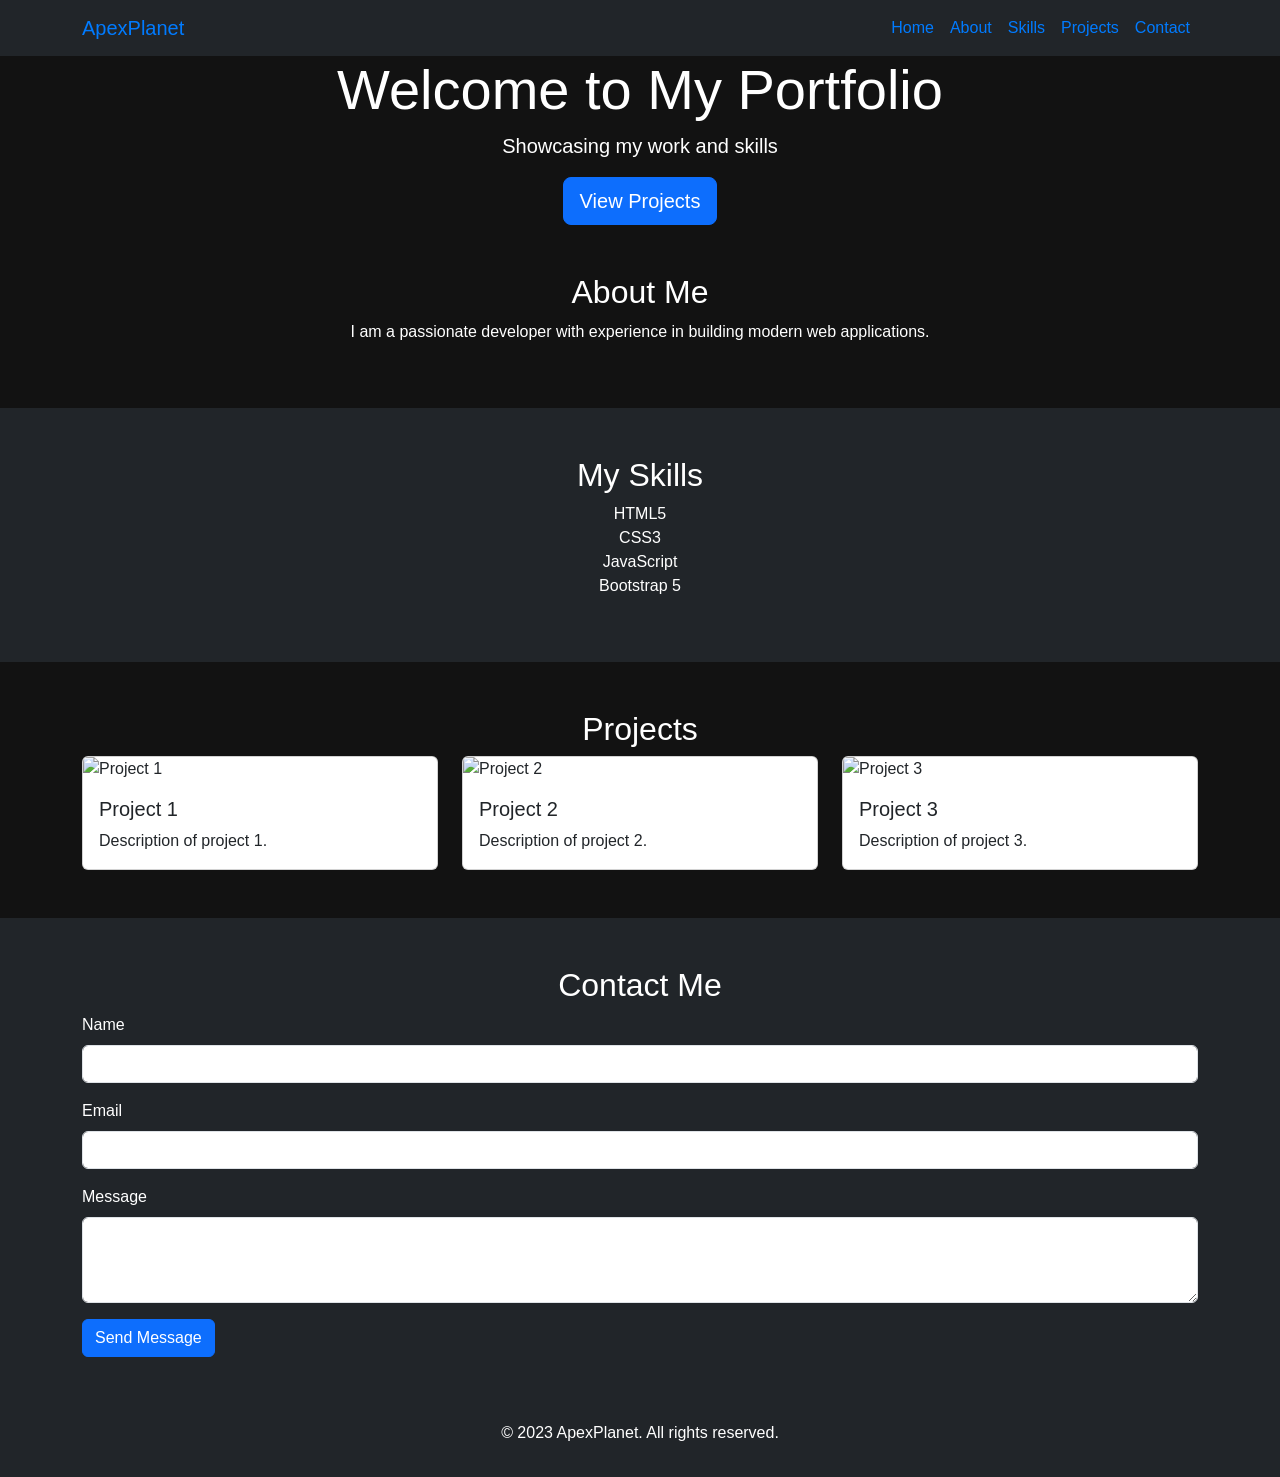
==== index.html @ 490e49ca "Created Task 2 portfolio structure" ====
<!DOCTYPE html>
<html lang="en">
<head>
    <meta charset="UTF-8">
    <meta name="viewport" content="width=device-width, initial-scale=1.0">
    <title>ApexPlanet Portfolio</title>
    <link href="https://cdn.jsdelivr.net/npm/bootstrap@5.3.0-alpha1/dist/css/bootstrap.min.css" rel="stylesheet">
    <link rel="stylesheet" href="style.css">
</head>
<body>
    <nav class="navbar navbar-expand-lg navbar-dark bg-dark">
        <div class="container">
            <a class="navbar-brand" href="#">ApexPlanet</a>
            <button class="navbar-toggler" type="button" data-bs-toggle="collapse" data-bs-target="#navbarNav" aria-controls="navbarNav" aria-expanded="false" aria-label="Toggle navigation">
                <span class="navbar-toggler-icon"></span>
            </button>
            <div class="collapse navbar-collapse" id="navbarNav">
                <ul class="navbar-nav ms-auto">
                    <li class="nav-item">
                        <a class="nav-link" href="#hero">Home</a>
                    </li>
                    <li class="nav-item">
                        <a class="nav-link" href="#about">About</a>
                    </li>
                    <li class="nav-item">
                        <a class="nav-link" href="#skills">Skills</a>
                    </li>
                    <li class="nav-item">
                        <a class="nav-link" href="#projects">Projects</a>
                    </li>
                    <li class="nav-item">
                        <a class="nav-link" href="#contact">Contact</a>
                    </li>
                </ul>
            </div>
        </div>
    </nav>

    <header id="hero" class="hero-section text-center text-white d-flex align-items-center">
        <div class="container">
            <h1 class="display-4">Welcome to My Portfolio</h1>
            <p class="lead">Showcasing my work and skills</p>
            <a href="#projects" class="btn btn-primary btn-lg">View Projects</a>
        </div>
    </header>

    <section id="about" class="about-section py-5">
        <div class="container">
            <h2 class="text-center">About Me</h2>
            <p class="text-center">I am a passionate developer with experience in building modern web applications.</p>
        </div>
    </section>

    <section id="skills" class="skills-section py-5 bg-dark text-white">
        <div class="container">
            <h2 class="text-center">My Skills</h2>
            <ul class="list-unstyled text-center">
                <li>HTML5</li>
                <li>CSS3</li>
                <li>JavaScript</li>
                <li>Bootstrap 5</li>
            </ul>
        </div>
    </section>

    <section id="projects" class="projects-section py-5">
        <div class="container">
            <h2 class="text-center">Projects</h2>
            <div class="row">
                <div class="col-md-4">
                    <div class="card">
                        <img src="images/project1.jpg" class="card-img-top" alt="Project 1">
                        <div class="card-body">
                            <h5 class="card-title">Project 1</h5>
                            <p class="card-text">Description of project 1.</p>
                        </div>
                    </div>
                </div>
                <div class="col-md-4">
                    <div class="card">
                        <img src="images/project2.jpg" class="card-img-top" alt="Project 2">
                        <div class="card-body">
                            <h5 class="card-title">Project 2</h5>
                            <p class="card-text">Description of project 2.</p>
                        </div>
                    </div>
                </div>
                <div class="col-md-4">
                    <div class="card">
                        <img src="images/project3.jpg" class="card-img-top" alt="Project 3">
                        <div class="card-body">
                            <h5 class="card-title">Project 3</h5>
                            <p class="card-text">Description of project 3.</p>
                        </div>
                    </div>
                </div>
            </div>
        </div>
    </section>

    <section id="contact" class="contact-section py-5 bg-dark text-white">
        <div class="container">
            <h2 class="text-center">Contact Me</h2>
            <form>
                <div class="mb-3">
                    <label for="name" class="form-label">Name</label>
                    <input type="text" class="form-control" id="name" required>
                </div>
                <div class="mb-3">
                    <label for="email" class="form-label">Email</label>
                    <input type="email" class="form-control" id="email" required>
                </div>
                <div class="mb-3">
                    <label for="message" class="form-label">Message</label>
                    <textarea class="form-control" id="message" rows="3" required></textarea>
                </div>
                <button type="submit" class="btn btn-primary">Send Message</button>
            </form>
        </div>
    </section>

    <footer class="bg-dark text-white text-center py-3">
        <p>&copy; 2023 ApexPlanet. All rights reserved.</p>
    </footer>

    <script src="https://cdn.jsdelivr.net/npm/bootstrap@5.3.0-alpha1/dist/js/bootstrap.bundle.min.js"></script>
    <script src="script.js"></script>
</body>
</html>
---- style.css ----
body {
    background-color: #121212;
    color: #ffffff;
    font-family: 'Arial', sans-serif;
    scroll-behavior: smooth;
}

.navbar {
    background-color: #1e1e1e;
}

.navbar-brand, .navbar-nav .nav-link {
    color: #007bff !important;
}

.navbar-nav .nav-link:hover {
    color: #0056b3 !important;
}

.hero {
    background: url('../images/hero-bg.jpg') no-repeat center center/cover;
    height: 100vh;
    display: flex;
    align-items: center;
    justify-content: center;
    text-align: center;
}

.hero h1 {
    font-size: 3rem;
    animation: fadeIn 1s ease-in-out;
}

.about, .skills, .projects, .contact {
    padding: 60px 0;
}

.section-title {
    text-align: center;
    margin-bottom: 40px;
}

.skills .skill {
    margin: 20px 0;
}

.project-card {
    transition: transform 0.3s;
}

.project-card:hover {
    transform: scale(1.05);
}

footer {
    background-color: #1e1e1e;
    padding: 20px 0;
    text-align: center;
}

@keyframes fadeIn {
    from {
        opacity: 0;
    }
    to {
        opacity: 1;
    }
}
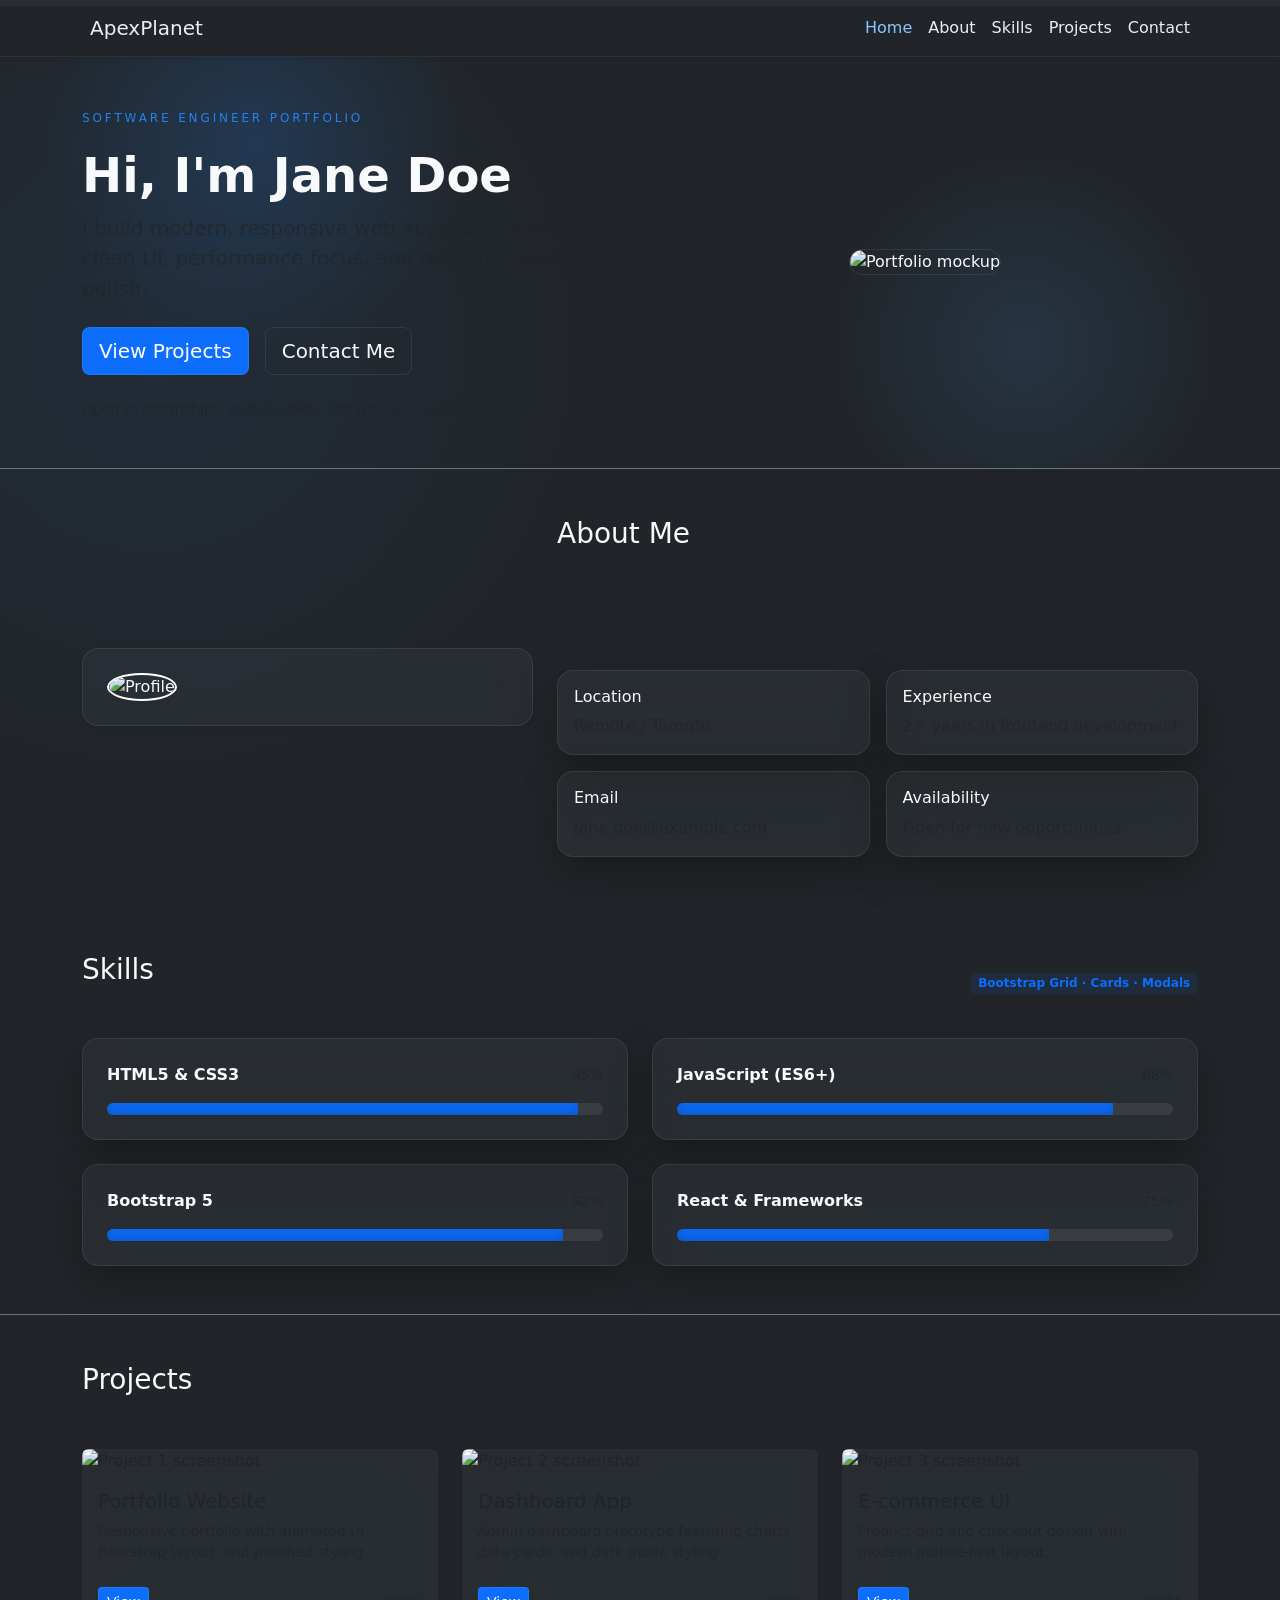
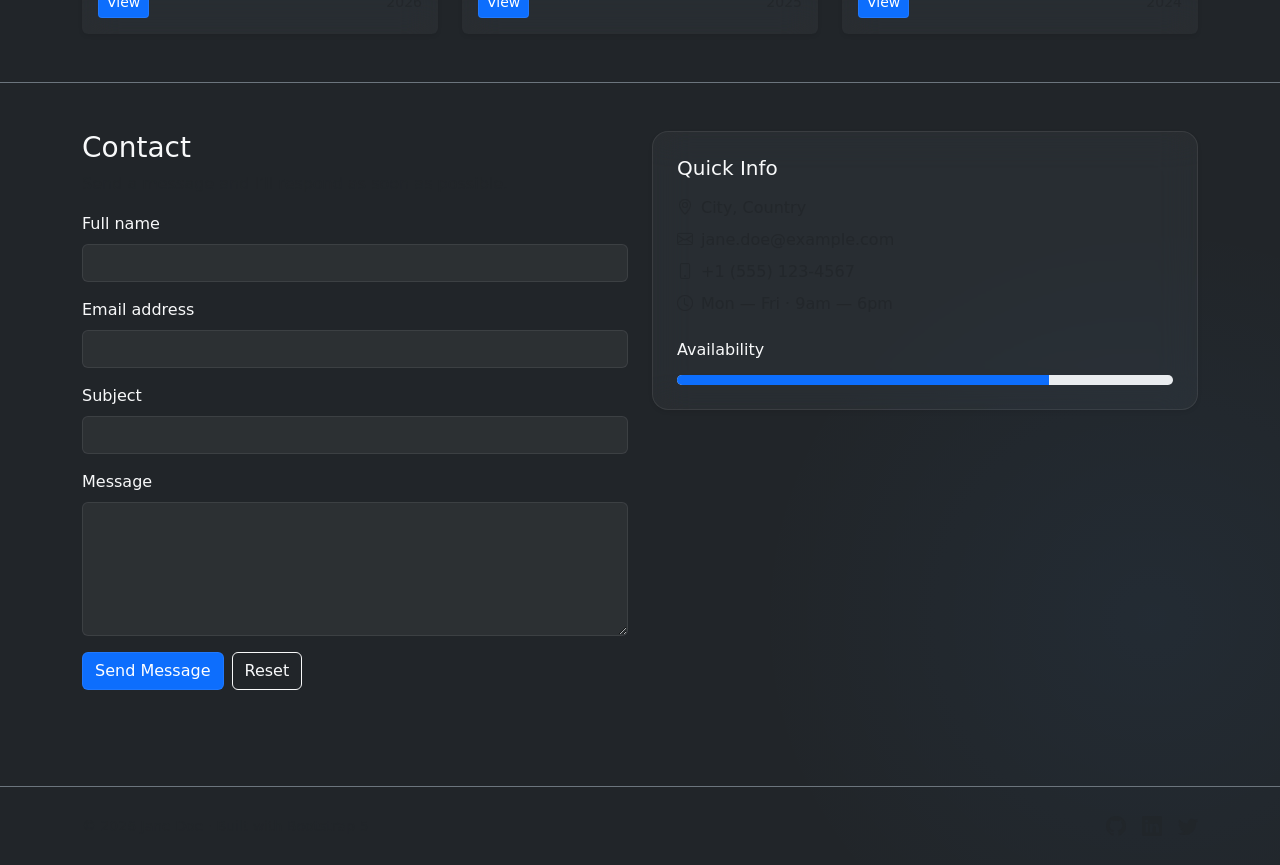
==== commit 18e027d2: "Created Task 2 portfolio structure" ====
--- a/index.html
+++ b/index.html
@@ -1,129 +1,380 @@
 <!DOCTYPE html>
 <html lang="en">
 <head>
-    <meta charset="UTF-8">
-    <meta name="viewport" content="width=device-width, initial-scale=1.0">
-    <title>ApexPlanet Portfolio</title>
-    <link href="https://cdn.jsdelivr.net/npm/bootstrap@5.3.0-alpha1/dist/css/bootstrap.min.css" rel="stylesheet">
-    <link rel="stylesheet" href="style.css">
+  <meta charset="UTF-8" />
+  <meta name="viewport" content="width=device-width, initial-scale=1.0" />
+  <title>ApexPlanet | Professional Portfolio</title>
+
+  <link href="https://cdn.jsdelivr.net/npm/bootstrap@5.3.3/dist/css/bootstrap.min.css" rel="stylesheet" integrity="sha384-8n8mljMxnsdNRcJ/NeDk9iOM0NJL8x9wV8rcc+K9P9r+koaTML5+pUoRhW11BxqC" crossorigin="anonymous" />
+  <link href="https://cdn.jsdelivr.net/npm/bootstrap-icons@1.11.3/font/bootstrap-icons.css" rel="stylesheet" />
+  <link rel="stylesheet" href="style.css" />
 </head>
-<body>
-    <nav class="navbar navbar-expand-lg navbar-dark bg-dark">
-        <div class="container">
-            <a class="navbar-brand" href="#">ApexPlanet</a>
-            <button class="navbar-toggler" type="button" data-bs-toggle="collapse" data-bs-target="#navbarNav" aria-controls="navbarNav" aria-expanded="false" aria-label="Toggle navigation">
-                <span class="navbar-toggler-icon"></span>
-            </button>
-            <div class="collapse navbar-collapse" id="navbarNav">
-                <ul class="navbar-nav ms-auto">
-                    <li class="nav-item">
-                        <a class="nav-link" href="#hero">Home</a>
-                    </li>
-                    <li class="nav-item">
-                        <a class="nav-link" href="#about">About</a>
-                    </li>
-                    <li class="nav-item">
-                        <a class="nav-link" href="#skills">Skills</a>
-                    </li>
-                    <li class="nav-item">
-                        <a class="nav-link" href="#projects">Projects</a>
-                    </li>
-                    <li class="nav-item">
-                        <a class="nav-link" href="#contact">Contact</a>
-                    </li>
-                </ul>
-            </div>
-        </div>
+<body class="bg-dark text-light">
+  <div id="scrollProgress" aria-hidden="true"><div id="progressBar"></div></div>
+
+  <header class="sticky-top">
+    <nav class="navbar navbar-expand-lg navbar-dark bg-dark shadow-sm">
+      <div class="container">
+        <a class="navbar-brand d-flex align-items-center" href="#home">
+          <span class="brand-dot me-2"></span>
+          ApexPlanet
+        </a>
+        <button class="navbar-toggler" type="button" data-bs-toggle="collapse" data-bs-target="#navbarNav" aria-controls="navbarNav" aria-expanded="false" aria-label="Toggle navigation">
+          <span class="navbar-toggler-icon"></span>
+        </button>
+
+        <div class="collapse navbar-collapse" id="navbarNav">
+          <ul class="navbar-nav ms-auto align-items-lg-center">
+            <li class="nav-item"><a class="nav-link active" href="#home">Home</a></li>
+            <li class="nav-item"><a class="nav-link" href="#about">About</a></li>
+            <li class="nav-item"><a class="nav-link" href="#skills">Skills</a></li>
+            <li class="nav-item"><a class="nav-link" href="#projects">Projects</a></li>
+            <li class="nav-item"><a class="nav-link" href="#contact">Contact</a></li>
+          </ul>
+        </div>
+      </div>
     </nav>
-
-    <header id="hero" class="hero-section text-center text-white d-flex align-items-center">
-        <div class="container">
-            <h1 class="display-4">Welcome to My Portfolio</h1>
-            <p class="lead">Showcasing my work and skills</p>
-            <a href="#projects" class="btn btn-primary btn-lg">View Projects</a>
-        </div>
-    </header>
-
-    <section id="about" class="about-section py-5">
-        <div class="container">
-            <h2 class="text-center">About Me</h2>
-            <p class="text-center">I am a passionate developer with experience in building modern web applications.</p>
-        </div>
-    </section>
-
-    <section id="skills" class="skills-section py-5 bg-dark text-white">
-        <div class="container">
-            <h2 class="text-center">My Skills</h2>
-            <ul class="list-unstyled text-center">
-                <li>HTML5</li>
-                <li>CSS3</li>
-                <li>JavaScript</li>
-                <li>Bootstrap 5</li>
-            </ul>
-        </div>
-    </section>
-
-    <section id="projects" class="projects-section py-5">
-        <div class="container">
-            <h2 class="text-center">Projects</h2>
-            <div class="row">
-                <div class="col-md-4">
-                    <div class="card">
-                        <img src="images/project1.jpg" class="card-img-top" alt="Project 1">
-                        <div class="card-body">
-                            <h5 class="card-title">Project 1</h5>
-                            <p class="card-text">Description of project 1.</p>
-                        </div>
-                    </div>
-                </div>
-                <div class="col-md-4">
-                    <div class="card">
-                        <img src="images/project2.jpg" class="card-img-top" alt="Project 2">
-                        <div class="card-body">
-                            <h5 class="card-title">Project 2</h5>
-                            <p class="card-text">Description of project 2.</p>
-                        </div>
-                    </div>
-                </div>
-                <div class="col-md-4">
-                    <div class="card">
-                        <img src="images/project3.jpg" class="card-img-top" alt="Project 3">
-                        <div class="card-body">
-                            <h5 class="card-title">Project 3</h5>
-                            <p class="card-text">Description of project 3.</p>
-                        </div>
-                    </div>
-                </div>
-            </div>
-        </div>
-    </section>
-
-    <section id="contact" class="contact-section py-5 bg-dark text-white">
-        <div class="container">
-            <h2 class="text-center">Contact Me</h2>
-            <form>
-                <div class="mb-3">
-                    <label for="name" class="form-label">Name</label>
-                    <input type="text" class="form-control" id="name" required>
-                </div>
-                <div class="mb-3">
-                    <label for="email" class="form-label">Email</label>
-                    <input type="email" class="form-control" id="email" required>
-                </div>
-                <div class="mb-3">
-                    <label for="message" class="form-label">Message</label>
-                    <textarea class="form-control" id="message" rows="3" required></textarea>
-                </div>
-                <button type="submit" class="btn btn-primary">Send Message</button>
+  </header>
+
+  <main>
+    <section id="home" class="hero-section py-5 d-flex align-items-center">
+      <div class="container">
+        <div class="row align-items-center gy-4">
+          <div class="col-lg-6">
+            <p class="eyebrow">Software Engineer Portfolio</p>
+            <h1 class="display-5 fw-bold reveal">Hi, I'm Jane Doe</h1>
+            <p class="lead text-muted mb-4 reveal delay-1">I build modern, responsive web applications with clean UI, performance focus, and recruiter-ready polish.</p>
+            <div class="d-flex flex-wrap gap-3 reveal delay-2">
+              <a href="#projects" class="btn btn-primary btn-lg animated-btn">View Projects</a>
+              <a href="#contact" class="btn btn-outline-light btn-lg animated-btn">Contact Me</a>
+            </div>
+            <div class="mt-4 text-muted small reveal delay-3">Open to internships, remote roles, and freelance collaborations.</div>
+          </div>
+          <div class="col-lg-6 text-center">
+            <div class="hero-visual reveal delay-2 float-item">
+              <img src="images/hero-mockup.png" alt="Portfolio mockup" class="img-fluid rounded-4 shadow-xl" />
+            </div>
+          </div>
+        </div>
+      </div>
+    </section>
+
+    <section id="about" class="py-5 border-top border-secondary">
+      <div class="container">
+        <div class="row align-items-center gy-4">
+          <div class="col-md-5 text-center text-md-start reveal">
+            <div class="glass-panel p-4 rounded-4 shadow-sm">
+              <img src="images/profile.jpg" alt="Profile" class="rounded-circle img-fluid border border-white border-2 shadow-sm" width="210" />
+            </div>
+          </div>
+          <div class="col-md-7 reveal delay-1">
+            <h2 class="h3">About Me</h2>
+            <p class="text-muted">I’m a frontend developer focused on building elegant, user-friendly digital experiences using HTML5, CSS3, JavaScript, and Bootstrap 5. I enjoy transforming concepts into polished products that look great and feel intuitive.</p>
+            <div class="row g-3 mt-4">
+              <div class="col-sm-6">
+                <div class="info-card glass-panel p-3 rounded-4">
+                  <h6 class="mb-2">Location</h6>
+                  <p class="mb-0 text-muted">Remote / Toronto</p>
+                </div>
+              </div>
+              <div class="col-sm-6">
+                <div class="info-card glass-panel p-3 rounded-4">
+                  <h6 class="mb-2">Experience</h6>
+                  <p class="mb-0 text-muted">2+ years in frontend development</p>
+                </div>
+              </div>
+              <div class="col-sm-6">
+                <div class="info-card glass-panel p-3 rounded-4">
+                  <h6 class="mb-2">Email</h6>
+                  <p class="mb-0 text-muted">jane.doe@example.com</p>
+                </div>
+              </div>
+              <div class="col-sm-6">
+                <div class="info-card glass-panel p-3 rounded-4">
+                  <h6 class="mb-2">Availability</h6>
+                  <p class="mb-0 text-muted">Open for new opportunities</p>
+                </div>
+              </div>
+            </div>
+          </div>
+        </div>
+      </div>
+    </section>
+
+    <section id="skills" class="py-5">
+      <div class="container">
+        <div class="d-flex flex-column flex-md-row justify-content-between align-items-start align-items-md-center mb-4 reveal">
+          <div>
+            <h2 class="h3 mb-1">Skills</h2>
+            <p class="text-muted mb-0">Technical strengths I use to deliver polished web apps.</p>
+          </div>
+          <span class="badge bg-primary bg-opacity-10 text-primary">Bootstrap Grid · Cards · Modals</span>
+        </div>
+
+        <div class="row g-4">
+          <div class="col-md-6">
+            <div class="skill-card glass-panel p-4 rounded-4 reveal delay-1">
+              <div class="d-flex justify-content-between align-items-center mb-3">
+                <span class="fw-semibold">HTML5 & CSS3</span>
+                <span class="text-muted small">95%</span>
+              </div>
+              <div class="progress skill-progress" data-percent="95"><div class="progress-bar bg-primary" role="progressbar" style="width:0%"></div></div>
+            </div>
+          </div>
+          <div class="col-md-6">
+            <div class="skill-card glass-panel p-4 rounded-4 reveal delay-1">
+              <div class="d-flex justify-content-between align-items-center mb-3">
+                <span class="fw-semibold">JavaScript (ES6+)</span>
+                <span class="text-muted small">88%</span>
+              </div>
+              <div class="progress skill-progress" data-percent="88"><div class="progress-bar bg-primary" role="progressbar" style="width:0%"></div></div>
+            </div>
+          </div>
+          <div class="col-md-6">
+            <div class="skill-card glass-panel p-4 rounded-4 reveal delay-2">
+              <div class="d-flex justify-content-between align-items-center mb-3">
+                <span class="fw-semibold">Bootstrap 5</span>
+                <span class="text-muted small">92%</span>
+              </div>
+              <div class="progress skill-progress" data-percent="92"><div class="progress-bar bg-primary" role="progressbar" style="width:0%"></div></div>
+            </div>
+          </div>
+          <div class="col-md-6">
+            <div class="skill-card glass-panel p-4 rounded-4 reveal delay-2">
+              <div class="d-flex justify-content-between align-items-center mb-3">
+                <span class="fw-semibold">React & Frameworks</span>
+                <span class="text-muted small">75%</span>
+              </div>
+              <div class="progress skill-progress" data-percent="75"><div class="progress-bar bg-primary" role="progressbar" style="width:0%"></div></div>
+            </div>
+          </div>
+        </div>
+      </div>
+    </section>
+
+    <section id="projects" class="py-5 border-top border-secondary">
+      <div class="container">
+        <div class="d-flex flex-column flex-md-row justify-content-between align-items-start align-items-md-center mb-4 reveal">
+          <div>
+            <h2 class="h3 mb-1">Projects</h2>
+            <p class="text-muted mb-0">Featured work built with modern frontend patterns.</p>
+          </div>
+          <div class="text-muted small">Click cards for live previews and details</div>
+        </div>
+
+        <div class="row g-4">
+          <div class="col-md-6 col-lg-4">
+            <article class="card project-card h-100 glass-card border-0 shadow-sm reveal">
+              <img src="images/project1.jpg" class="card-img-top rounded-top" alt="Project 1 screenshot" />
+              <div class="card-body">
+                <h5 class="card-title">Portfolio Website</h5>
+                <p class="card-text text-muted small">Responsive portfolio with animated UI, Bootstrap layout, and polished styling.</p>
+                <div class="d-flex justify-content-between align-items-center mt-4">
+                  <button class="btn btn-sm btn-primary animated-btn" data-bs-toggle="modal" data-bs-target="#project1Modal">View</button>
+                  <span class="text-muted small">2026</span>
+                </div>
+              </div>
+            </article>
+          </div>
+
+          <div class="col-md-6 col-lg-4">
+            <article class="card project-card h-100 glass-card border-0 shadow-sm reveal delay-1">
+              <img src="images/project2.jpg" class="card-img-top rounded-top" alt="Project 2 screenshot" />
+              <div class="card-body">
+                <h5 class="card-title">Dashboard App</h5>
+                <p class="card-text text-muted small">Admin dashboard prototype featuring charts, data cards, and dark mode styling.</p>
+                <div class="d-flex justify-content-between align-items-center mt-4">
+                  <button class="btn btn-sm btn-primary animated-btn" data-bs-toggle="modal" data-bs-target="#project2Modal">View</button>
+                  <span class="text-muted small">2025</span>
+                </div>
+              </div>
+            </article>
+          </div>
+
+          <div class="col-md-6 col-lg-4">
+            <article class="card project-card h-100 glass-card border-0 shadow-sm reveal delay-2">
+              <img src="images/project3.jpg" class="card-img-top rounded-top" alt="Project 3 screenshot" />
+              <div class="card-body">
+                <h5 class="card-title">E-commerce UI</h5>
+                <p class="card-text text-muted small">Product-grid and checkout design with modern mobile-first layout.</p>
+                <div class="d-flex justify-content-between align-items-center mt-4">
+                  <button class="btn btn-sm btn-primary animated-btn" data-bs-toggle="modal" data-bs-target="#project3Modal">View</button>
+                  <span class="text-muted small">2024</span>
+                </div>
+              </div>
+            </article>
+          </div>
+        </div>
+      </div>
+
+      <div class="modal fade" id="project1Modal" tabindex="-1" aria-labelledby="project1Label" aria-hidden="true">
+        <div class="modal-dialog modal-xl modal-dialog-centered">
+          <div class="modal-content bg-dark text-light border-0 rounded-4 shadow-lg">
+            <div class="modal-header border-0">
+              <h5 class="modal-title" id="project1Label">Portfolio Website</h5>
+              <button type="button" class="btn-close btn-close-white" data-bs-dismiss="modal" aria-label="Close"></button>
+            </div>
+            <div class="modal-body">
+              <div id="carouselProject1" class="carousel slide" data-bs-ride="carousel">
+                <div class="carousel-inner rounded-4 overflow-hidden">
+                  <div class="carousel-item active">
+                    <img src="images/project1.jpg" class="d-block w-100" alt="Portfolio screenshot" />
+                  </div>
+                  <div class="carousel-item">
+                    <img src="images/project1-2.jpg" class="d-block w-100" alt="Portfolio screenshot" />
+                  </div>
+                </div>
+                <button class="carousel-control-prev" type="button" data-bs-target="#carouselProject1" data-bs-slide="prev">
+                  <span class="carousel-control-prev-icon" aria-hidden="true"></span>
+                  <span class="visually-hidden">Previous</span>
+                </button>
+                <button class="carousel-control-next" type="button" data-bs-target="#carouselProject1" data-bs-slide="next">
+                  <span class="carousel-control-next-icon" aria-hidden="true"></span>
+                  <span class="visually-hidden">Next</span>
+                </button>
+              </div>
+            </div>
+            <div class="modal-footer border-0">
+              <a href="#" class="btn btn-primary">Open Live</a>
+              <button type="button" class="btn btn-outline-light" data-bs-dismiss="modal">Close</button>
+            </div>
+          </div>
+        </div>
+      </div>
+
+      <div class="modal fade" id="project2Modal" tabindex="-1" aria-labelledby="project2Label" aria-hidden="true">
+        <div class="modal-dialog modal-xl modal-dialog-centered">
+          <div class="modal-content bg-dark text-light border-0 rounded-4 shadow-lg">
+            <div class="modal-header border-0">
+              <h5 class="modal-title" id="project2Label">Dashboard App</h5>
+              <button type="button" class="btn-close btn-close-white" data-bs-dismiss="modal" aria-label="Close"></button>
+            </div>
+            <div class="modal-body">
+              <div id="carouselProject2" class="carousel slide" data-bs-ride="carousel">
+                <div class="carousel-inner rounded-4 overflow-hidden">
+                  <div class="carousel-item active">
+                    <img src="images/project2.jpg" class="d-block w-100" alt="Dashboard screenshot" />
+                  </div>
+                  <div class="carousel-item">
+                    <img src="images/project2-2.jpg" class="d-block w-100" alt="Dashboard screenshot" />
+                  </div>
+                </div>
+                <button class="carousel-control-prev" type="button" data-bs-target="#carouselProject2" data-bs-slide="prev">
+                  <span class="carousel-control-prev-icon" aria-hidden="true"></span>
+                </button>
+                <button class="carousel-control-next" type="button" data-bs-target="#carouselProject2" data-bs-slide="next">
+                  <span class="carousel-control-next-icon" aria-hidden="true"></span>
+                </button>
+              </div>
+            </div>
+            <div class="modal-footer border-0">
+              <a href="#" class="btn btn-primary">View Repo</a>
+              <button type="button" class="btn btn-outline-light" data-bs-dismiss="modal">Close</button>
+            </div>
+          </div>
+        </div>
+      </div>
+
+      <div class="modal fade" id="project3Modal" tabindex="-1" aria-labelledby="project3Label" aria-hidden="true">
+        <div class="modal-dialog modal-xl modal-dialog-centered">
+          <div class="modal-content bg-dark text-light border-0 rounded-4 shadow-lg">
+            <div class="modal-header border-0">
+              <h5 class="modal-title" id="project3Label">E-commerce UI</h5>
+              <button type="button" class="btn-close btn-close-white" data-bs-dismiss="modal" aria-label="Close"></button>
+            </div>
+            <div class="modal-body">
+              <div id="carouselProject3" class="carousel slide" data-bs-ride="carousel">
+                <div class="carousel-inner rounded-4 overflow-hidden">
+                  <div class="carousel-item active">
+                    <img src="images/project3.jpg" class="d-block w-100" alt="E-commerce screenshot" />
+                  </div>
+                  <div class="carousel-item">
+                    <img src="images/project3-2.jpg" class="d-block w-100" alt="E-commerce screenshot" />
+                  </div>
+                </div>
+                <button class="carousel-control-prev" type="button" data-bs-target="#carouselProject3" data-bs-slide="prev">
+                  <span class="carousel-control-prev-icon" aria-hidden="true"></span>
+                </button>
+                <button class="carousel-control-next" type="button" data-bs-target="#carouselProject3" data-bs-slide="next">
+                  <span class="carousel-control-next-icon" aria-hidden="true"></span>
+                </button>
+              </div>
+            </div>
+            <div class="modal-footer border-0">
+              <a href="#" class="btn btn-primary">Live Demo</a>
+              <button type="button" class="btn btn-outline-light" data-bs-dismiss="modal">Close</button>
+            </div>
+          </div>
+        </div>
+      </div>
+    </section>
+
+    <section id="contact" class="py-5 border-top border-secondary">
+      <div class="container">
+        <div class="row g-4">
+          <div class="col-lg-6 reveal">
+            <h2 class="h3">Contact</h2>
+            <p class="text-muted">Send a message and I’ll respond as soon as possible.</p>
+            <div id="formAlert" class="alert d-none" role="alert"></div>
+            <form id="contactForm" class="needs-validation" novalidate>
+              <div class="mb-3">
+                <label for="name" class="form-label">Full name</label>
+                <input type="text" class="form-control form-control-dark" id="name" required />
+                <div class="invalid-feedback">Please provide your name.</div>
+              </div>
+              <div class="mb-3">
+                <label for="email" class="form-label">Email address</label>
+                <input type="email" class="form-control form-control-dark" id="email" required />
+                <div class="invalid-feedback">Please enter a valid email.</div>
+              </div>
+              <div class="mb-3">
+                <label for="subject" class="form-label">Subject</label>
+                <input type="text" class="form-control form-control-dark" id="subject" required />
+                <div class="invalid-feedback">Subject is required.</div>
+              </div>
+              <div class="mb-3">
+                <label for="message" class="form-label">Message</label>
+                <textarea class="form-control form-control-dark" id="message" rows="5" required></textarea>
+                <div class="invalid-feedback">Please leave a message.</div>
+              </div>
+              <div class="d-flex flex-wrap gap-2">
+                <button type="submit" class="btn btn-primary animated-btn">Send Message</button>
+                <button type="reset" class="btn btn-outline-light">Reset</button>
+              </div>
             </form>
-        </div>
-    </section>
-
-    <footer class="bg-dark text-white text-center py-3">
-        <p>&copy; 2023 ApexPlanet. All rights reserved.</p>
-    </footer>
-
-    <script src="https://cdn.jsdelivr.net/npm/bootstrap@5.3.0-alpha1/dist/js/bootstrap.bundle.min.js"></script>
-    <script src="script.js"></script>
+          </div>
+          <div class="col-lg-6 reveal delay-1">
+            <div class="glass-panel p-4 rounded-4 shadow-sm">
+              <h3 class="h5">Quick Info</h3>
+              <ul class="list-unstyled text-muted mt-3">
+                <li class="mb-2"><i class="bi bi-geo-alt me-2"></i>City, Country</li>
+                <li class="mb-2"><i class="bi bi-envelope me-2"></i>jane.doe@example.com</li>
+                <li class="mb-2"><i class="bi bi-phone me-2"></i>+1 (555) 123-4567</li>
+                <li class="mb-2"><i class="bi bi-clock me-2"></i>Mon — Fri · 9am — 6pm</li>
+              </ul>
+              <div class="mt-4">
+                <h4 class="h6 mb-3">Availability</h4>
+                <div class="progress" style="height:10px;"><div class="progress-bar bg-primary" role="progressbar" style="width:75%" aria-valuenow="75" aria-valuemin="0" aria-valuemax="100"></div></div>
+              </div>
+            </div>
+          </div>
+        </div>
+      </div>
+    </section>
+  </main>
+
+  <footer class="py-4 border-top border-secondary mt-5">
+    <div class="container d-flex flex-column flex-md-row justify-content-between align-items-center">
+      <p class="mb-2 mb-md-0 text-muted small">© 2026 Jane Doe · Built with Bootstrap 5</p>
+      <div class="d-flex gap-3">
+        <a href="#" class="text-muted"><i class="bi bi-github fs-5"></i></a>
+        <a href="#" class="text-muted"><i class="bi bi-linkedin fs-5"></i></a>
+        <a href="#" class="text-muted"><i class="bi bi-twitter fs-5"></i></a>
+      </div>
+    </div>
+  </footer>
+
+  <script src="https://cdn.jsdelivr.net/npm/bootstrap@5.3.3/dist/js/bootstrap.bundle.min.js" integrity="sha384-ENjdO4Dr2bkBIFxQpeoK18m1NQ5+31N6c3q3up0K8Y5QnN3G5p+E5oz9BS+ZgTnh" crossorigin="anonymous"></script>
+  <script src="script.js"></script>
 </body>
 </html>
--- a/style.css
+++ b/style.css
@@ -1,68 +1,259 @@
+:root {
+  --bg: #0b0f14;
+  --surface: rgba(255, 255, 255, 0.05);
+  --surface-strong: rgba(255, 255, 255, 0.08);
+  --muted: #9aa6b2;
+  --text: #e6eef6;
+  --accent: #2680eb;
+  --accent-soft: rgba(38, 128, 235, 0.16);
+  --border: rgba(255, 255, 255, 0.08);
+}
+
+* {
+  box-sizing: border-box;
+}
+
+html {
+  scroll-behavior: smooth;
+}
+
 body {
-    background-color: #121212;
-    color: #ffffff;
-    font-family: 'Arial', sans-serif;
-    scroll-behavior: smooth;
+  margin: 0;
+  min-height: 100%;
+  background: radial-gradient(circle at 12% 14%, rgba(38, 128, 235, 0.08), transparent 18%),
+    radial-gradient(circle at 90% 90%, rgba(74, 163, 255, 0.05), transparent 16%),
+    var(--bg);
+  color: var(--text);
+  font-family: Inter, system-ui, -apple-system, BlinkMacSystemFont, "Segoe UI", sans-serif;
+  -webkit-font-smoothing: antialiased;
+  -moz-osx-font-smoothing: grayscale;
+}
+
+a {
+  text-decoration: none;
+}
+
+button,
+input,
+textarea {
+  font: inherit;
+}
+
+#scrollProgress {
+  position: fixed;
+  inset: 0 0 auto 0;
+  height: 6px;
+  z-index: 1100;
+  background: rgba(255, 255, 255, 0.04);
+}
+
+#progressBar {
+  width: 0%;
+  height: 100%;
+  background: linear-gradient(90deg, var(--accent), #6fb3ff);
+  box-shadow: 0 6px 20px rgba(38, 128, 235, 0.18);
 }
 
 .navbar {
-    background-color: #1e1e1e;
-}
-
-.navbar-brand, .navbar-nav .nav-link {
-    color: #007bff !important;
-}
-
-.navbar-nav .nav-link:hover {
-    color: #0056b3 !important;
-}
-
-.hero {
-    background: url('../images/hero-bg.jpg') no-repeat center center/cover;
-    height: 100vh;
-    display: flex;
-    align-items: center;
-    justify-content: center;
-    text-align: center;
-}
-
-.hero h1 {
-    font-size: 3rem;
-    animation: fadeIn 1s ease-in-out;
-}
-
-.about, .skills, .projects, .contact {
-    padding: 60px 0;
-}
-
-.section-title {
-    text-align: center;
-    margin-bottom: 40px;
-}
-
-.skills .skill {
-    margin: 20px 0;
+  background: rgba(10, 14, 20, 0.92);
+  backdrop-filter: blur(14px);
+  border-bottom: 1px solid rgba(255, 255, 255, 0.06);
+}
+
+.navbar-brand,
+.navbar-nav .nav-link {
+  color: var(--text) !important;
+}
+
+.navbar-nav .nav-link:hover,
+.navbar-nav .nav-link.active {
+  color: #8cc5ff !important;
+}
+
+.hero-section {
+  padding-top: 5rem;
+  padding-bottom: 5rem;
+  position: relative;
+}
+
+.hero-section::before {
+  content: "";
+  position: absolute;
+  inset: 0;
+  background: radial-gradient(circle at 20% 20%, rgba(38, 128, 235, 0.18), transparent 20%),
+    radial-gradient(circle at 80% 70%, rgba(74, 163, 255, 0.12), transparent 18%);
+  pointer-events: none;
+}
+
+.hero-section .eyebrow {
+  display: inline-flex;
+  align-items: center;
+  gap: 0.5rem;
+  color: var(--accent);
+  text-transform: uppercase;
+  letter-spacing: 0.24em;
+  font-size: 0.75rem;
+  margin-bottom: 1.25rem;
+}
+
+.hero-visual {
+  max-width: 520px;
+  margin: 0 auto;
+  position: relative;
+}
+
+.hero-visual img {
+  width: 100%;
+  border-radius: 2rem;
+  border: 1px solid rgba(255, 255, 255, 0.08);
+}
+
+.glass-panel,
+.glass-card,
+.info-card,
+.skill-card {
+  background: rgba(255, 255, 255, 0.04);
+  backdrop-filter: blur(18px) saturate(120%);
+  -webkit-backdrop-filter: blur(18px) saturate(120%);
+  border: 1px solid rgba(255, 255, 255, 0.08);
+  box-shadow: 0 16px 40px rgba(0, 0, 0, 0.28);
+}
+
+.glass-card,
+.skill-card,
+.info-card {
+  transition: transform 0.35s ease, box-shadow 0.35s ease, border-color 0.35s ease;
+}
+
+.glass-card:hover,
+.skill-card:hover,
+.info-card:hover {
+  transform: translateY(-8px);
+  box-shadow: 0 24px 70px rgba(0, 0, 0, 0.35);
+  border-color: rgba(38, 128, 235, 0.18);
+}
+
+.animated-btn {
+  position: relative;
+  overflow: hidden;
+  border: 1px solid rgba(255, 255, 255, 0.08);
+  transition: transform 0.25s ease, box-shadow 0.25s ease;
+}
+
+.animated-btn::after {
+  content: "";
+  position: absolute;
+  inset: 0;
+  background: linear-gradient(90deg, rgba(255, 255, 255, 0.08), rgba(255, 255, 255, 0));
+  transform: translateX(-100%);
+  transition: transform 0.5s ease;
+}
+
+.animated-btn:hover {
+  transform: translateY(-2px);
+  box-shadow: 0 14px 30px rgba(38, 128, 235, 0.18);
+}
+
+.animated-btn:hover::after {
+  transform: translateX(0);
 }
 
 .project-card {
-    transition: transform 0.3s;
-}
-
-.project-card:hover {
-    transform: scale(1.05);
+  overflow: hidden;
+}
+
+.project-card img {
+  transition: transform 0.6s ease, filter 0.6s ease;
+}
+
+.project-card:hover img {
+  transform: scale(1.05) translateY(-4px);
+  filter: brightness(0.98) saturate(1.03);
+}
+
+.skill-progress {
+  height: 12px;
+  border-radius: 999px;
+  overflow: hidden;
+  background: rgba(255, 255, 255, 0.08);
+}
+
+.skill-progress .progress-bar {
+  width: 0;
+  transition: width 1.2s ease;
+  box-shadow: inset 0 -5px 12px rgba(0, 0, 0, 0.18);
+}
+
+.float-item {
+  animation: floatY 6s ease-in-out infinite;
+}
+
+@keyframes floatY {
+  0%,
+  100% {
+    transform: translateY(0);
+  }
+  50% {
+    transform: translateY(-10px);
+  }
+}
+
+.reveal {
+  opacity: 0;
+  transform: translateY(25px);
+  transition: opacity 0.75s ease, transform 0.75s ease;
+}
+
+.reveal.visible {
+  opacity: 1;
+  transform: translateY(0);
+}
+
+.hero-section,
+#about,
+#skills,
+#projects,
+#contact {
+  position: relative;
+}
+
+.modal-content {
+  background: rgba(10, 14, 20, 0.97);
+}
+
+.form-control-dark {
+  background: rgba(255, 255, 255, 0.05);
+  border: 1px solid rgba(255, 255, 255, 0.08);
+  color: var(--text);
+}
+
+.form-control-dark:focus {
+  outline: none;
+  border-color: var(--accent);
+  box-shadow: 0 0 0 0.2rem rgba(38, 128, 235, 0.2);
 }
 
 footer {
-    background-color: #1e1e1e;
-    padding: 20px 0;
-    text-align: center;
-}
-
-@keyframes fadeIn {
-    from {
-        opacity: 0;
-    }
-    to {
-        opacity: 1;
-    }
-}+  background: transparent;
+}
+
+@media (max-width: 991.98px) {
+  .hero-section {
+    padding-top: 4rem;
+    padding-bottom: 4rem;
+  }
+}
+
+@media (max-width: 767.98px) {
+  .hero-section .display-5 {
+    font-size: 2.5rem;
+  }
+
+  .hero-visual {
+    max-width: 360px;
+  }
+
+  #scrollProgress {
+    height: 4px;
+  }
+}
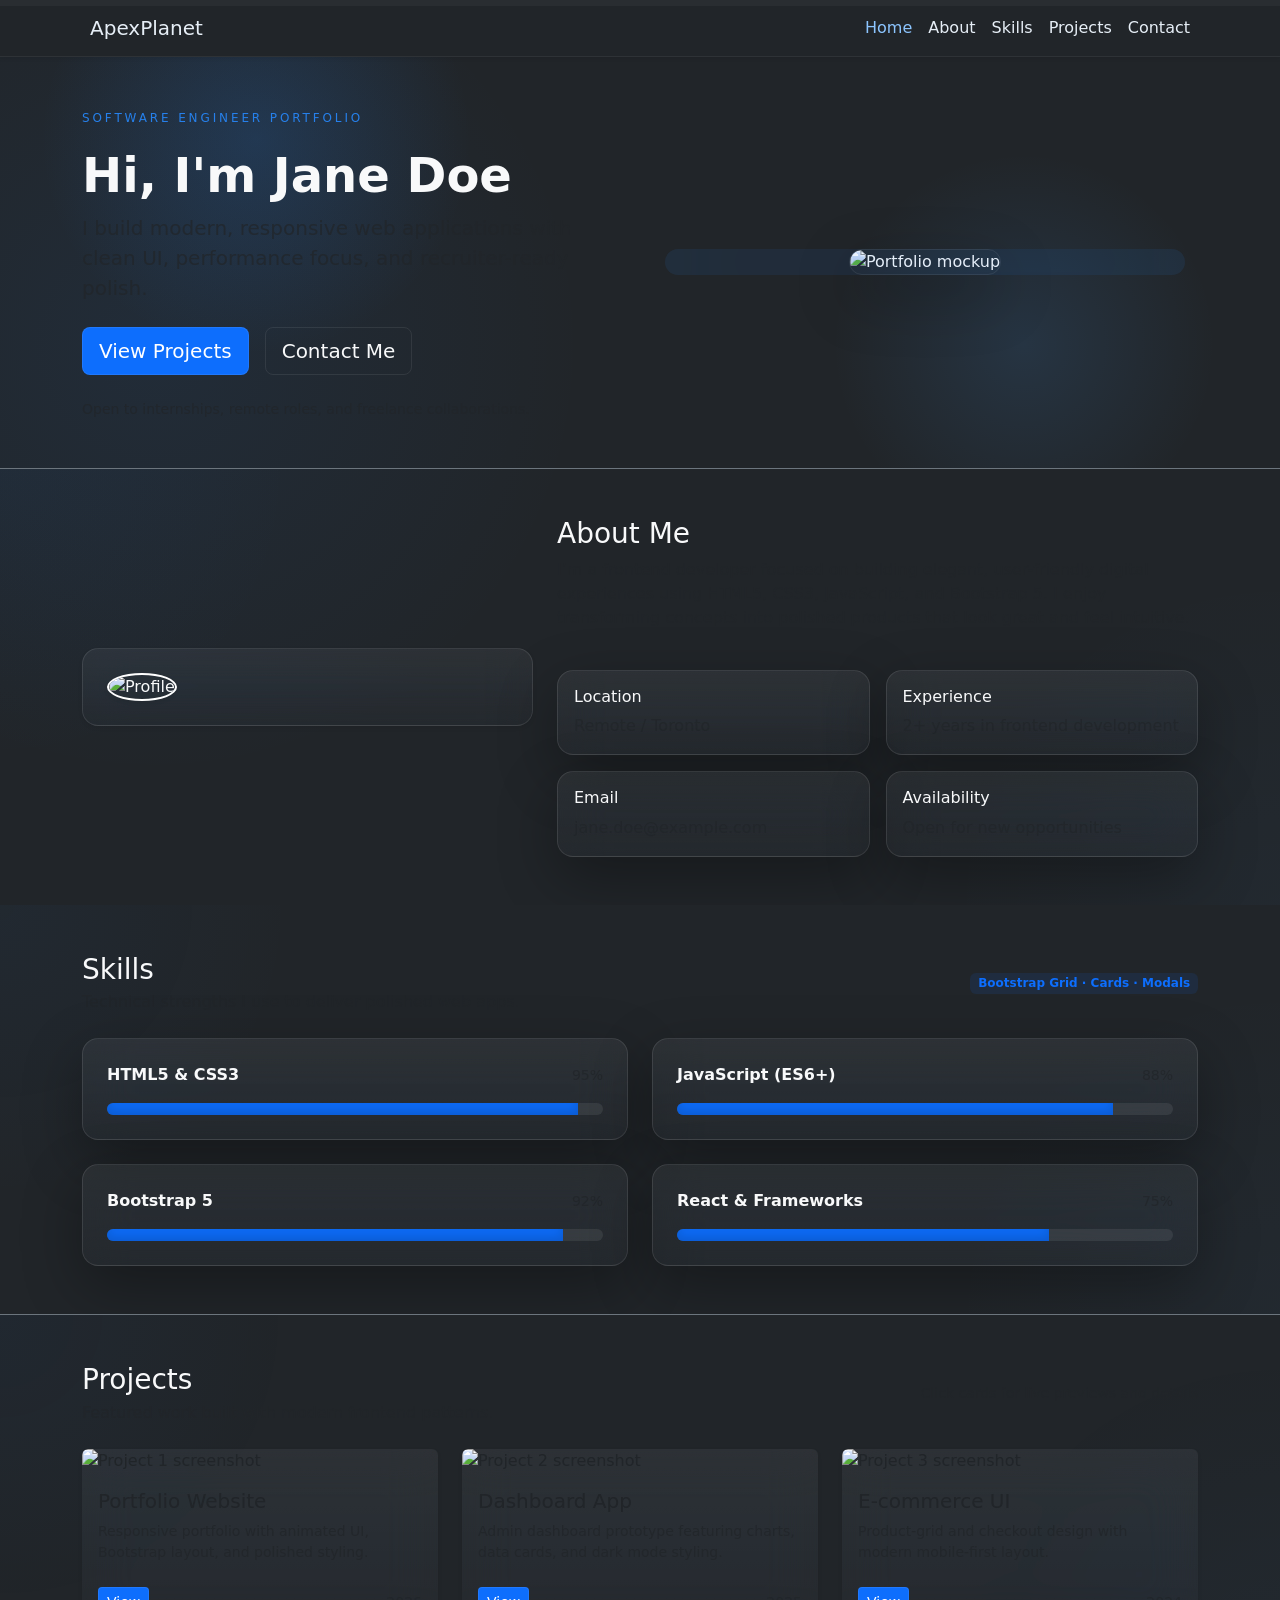
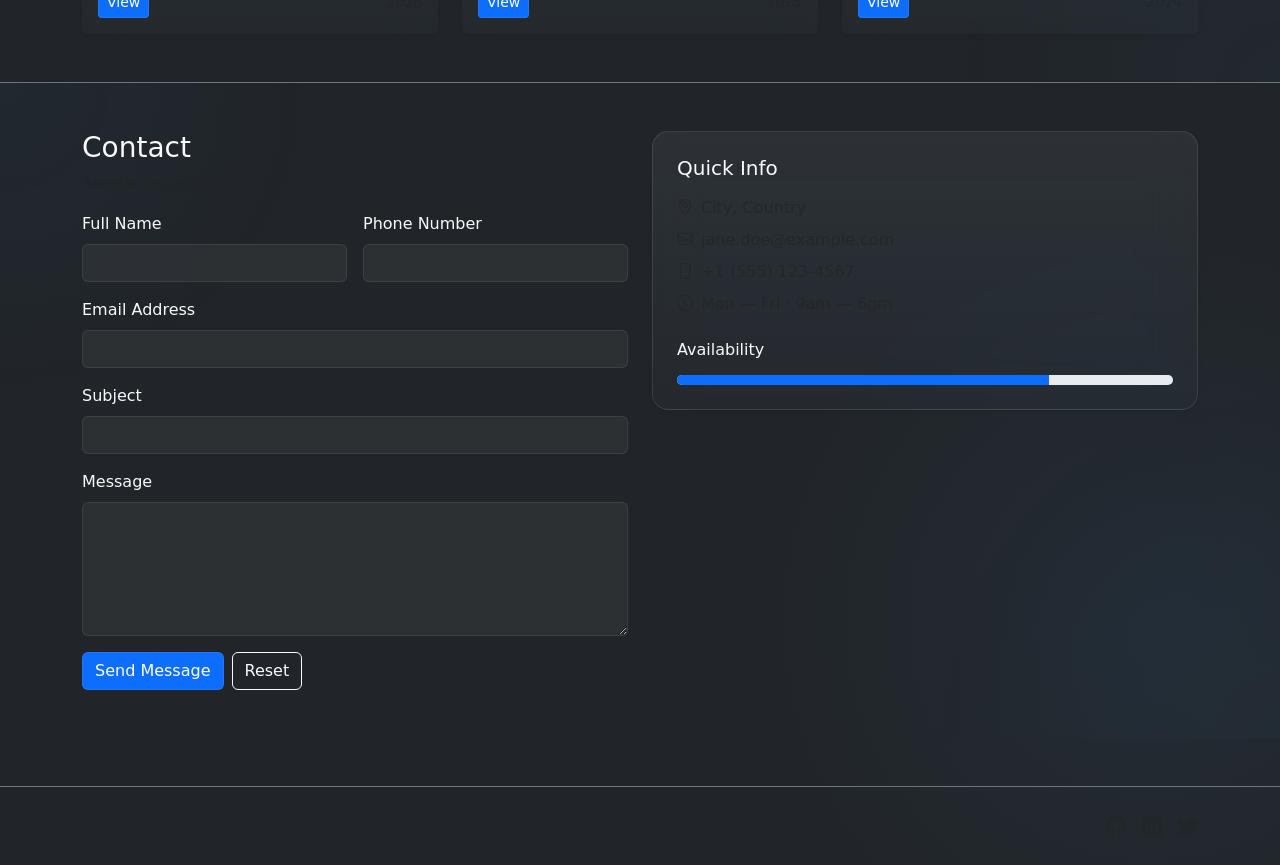
==== commit a27af445: "Added JavaScript form validation" ====
--- a/index.html
+++ b/index.html
@@ -317,26 +317,37 @@
             <p class="text-muted">Send a message and I’ll respond as soon as possible.</p>
             <div id="formAlert" class="alert d-none" role="alert"></div>
             <form id="contactForm" class="needs-validation" novalidate>
-              <div class="mb-3">
-                <label for="name" class="form-label">Full name</label>
-                <input type="text" class="form-control form-control-dark" id="name" required />
-                <div class="invalid-feedback">Please provide your name.</div>
-              </div>
-              <div class="mb-3">
-                <label for="email" class="form-label">Email address</label>
-                <input type="email" class="form-control form-control-dark" id="email" required />
-                <div class="invalid-feedback">Please enter a valid email.</div>
-              </div>
+              <div class="row g-3">
+                <div class="col-md-6">
+                  <label for="name" class="form-label">Full Name</label>
+                  <input type="text" class="form-control form-control-dark" id="name" maxlength="60" required />
+                  <div class="invalid-feedback">Please enter your full name (max 60 characters).</div>
+                </div>
+                <div class="col-md-6">
+                  <label for="phone" class="form-label">Phone Number</label>
+                  <input type="tel" class="form-control form-control-dark" id="phone" maxlength="15" pattern="^\+?[0-9\s\-]{7,15}$" required />
+                  <div class="invalid-feedback">Enter a valid phone number (7 to 15 digits).</div>
+                </div>
+              </div>
+
+              <div class="mb-3 mt-3">
+                <label for="email" class="form-label">Email Address</label>
+                <input type="email" class="form-control form-control-dark" id="email" maxlength="80" required />
+                <div class="invalid-feedback">Please enter a valid email address.</div>
+              </div>
+
               <div class="mb-3">
                 <label for="subject" class="form-label">Subject</label>
-                <input type="text" class="form-control form-control-dark" id="subject" required />
-                <div class="invalid-feedback">Subject is required.</div>
-              </div>
+                <input type="text" class="form-control form-control-dark" id="subject" maxlength="100" required />
+                <div class="invalid-feedback">Subject is required (max 100 characters).</div>
+              </div>
+
               <div class="mb-3">
                 <label for="message" class="form-label">Message</label>
-                <textarea class="form-control form-control-dark" id="message" rows="5" required></textarea>
-                <div class="invalid-feedback">Please leave a message.</div>
-              </div>
+                <textarea class="form-control form-control-dark" id="message" rows="5" maxlength="500" required></textarea>
+                <div class="invalid-feedback">Please enter a message (max 500 characters).</div>
+              </div>
+
               <div class="d-flex flex-wrap gap-2">
                 <button type="submit" class="btn btn-primary animated-btn">Send Message</button>
                 <button type="reset" class="btn btn-outline-light">Reset</button>
--- a/style.css
+++ b/style.css
@@ -85,6 +85,20 @@
   pointer-events: none;
 }
 
+section {
+  position: relative;
+  overflow: hidden;
+}
+
+section::before {
+  content: "";
+  position: absolute;
+  inset: 0;
+  background: radial-gradient(circle at top left, rgba(38, 128, 235, 0.04), transparent 22%),
+    radial-gradient(circle at bottom right, rgba(74, 163, 255, 0.03), transparent 25%);
+  pointer-events: none;
+}
+
 .hero-section .eyebrow {
   display: inline-flex;
   align-items: center;
@@ -100,23 +114,34 @@
   max-width: 520px;
   margin: 0 auto;
   position: relative;
+  animation: floatY 7s ease-in-out infinite;
+}
+
+.hero-visual::after {
+  content: "";
+  position: absolute;
+  inset: 0;
+  border-radius: 2rem;
+  box-shadow: inset 0 0 80px rgba(38, 128, 235, 0.12);
+  pointer-events: none;
 }
 
 .hero-visual img {
   width: 100%;
   border-radius: 2rem;
   border: 1px solid rgba(255, 255, 255, 0.08);
+  box-shadow: 0 20px 60px rgba(0, 0, 0, 0.3);
 }
 
 .glass-panel,
 .glass-card,
 .info-card,
 .skill-card {
-  background: rgba(255, 255, 255, 0.04);
-  backdrop-filter: blur(18px) saturate(120%);
-  -webkit-backdrop-filter: blur(18px) saturate(120%);
-  border: 1px solid rgba(255, 255, 255, 0.08);
-  box-shadow: 0 16px 40px rgba(0, 0, 0, 0.28);
+  background: linear-gradient(180deg, rgba(255, 255, 255, 0.06), rgba(255, 255, 255, 0.02));
+  backdrop-filter: blur(24px) saturate(140%);
+  -webkit-backdrop-filter: blur(24px) saturate(140%);
+  border: 1px solid rgba(255, 255, 255, 0.1);
+  box-shadow: 0 20px 60px rgba(0, 0, 0, 0.32);
 }
 
 .glass-card,
@@ -160,6 +185,12 @@
 
 .project-card {
   overflow: hidden;
+  transform: translateY(0);
+  transition: transform 0.45s ease, box-shadow 0.45s ease;
+}
+
+.project-card:hover {
+  transform: translateY(-10px);
 }
 
 .project-card img {
@@ -169,6 +200,16 @@
 .project-card:hover img {
   transform: scale(1.05) translateY(-4px);
   filter: brightness(0.98) saturate(1.03);
+}
+
+.skill-card {
+  overflow: hidden;
+  transform: translateY(0);
+  will-change: transform, box-shadow;
+}
+
+.skill-card:hover {
+  transform: translateY(-8px) scale(1.01);
 }
 
 .skill-progress {
@@ -207,6 +248,18 @@
 .reveal.visible {
   opacity: 1;
   transform: translateY(0);
+}
+
+.reveal.delay-1 {
+  transition-delay: 0.14s;
+}
+
+.reveal.delay-2 {
+  transition-delay: 0.28s;
+}
+
+.reveal.delay-3 {
+  transition-delay: 0.42s;
 }
 
 .hero-section,
@@ -219,6 +272,7 @@
 
 .modal-content {
   background: rgba(10, 14, 20, 0.97);
+  border: 1px solid rgba(255, 255, 255, 0.08);
 }
 
 .form-control-dark {
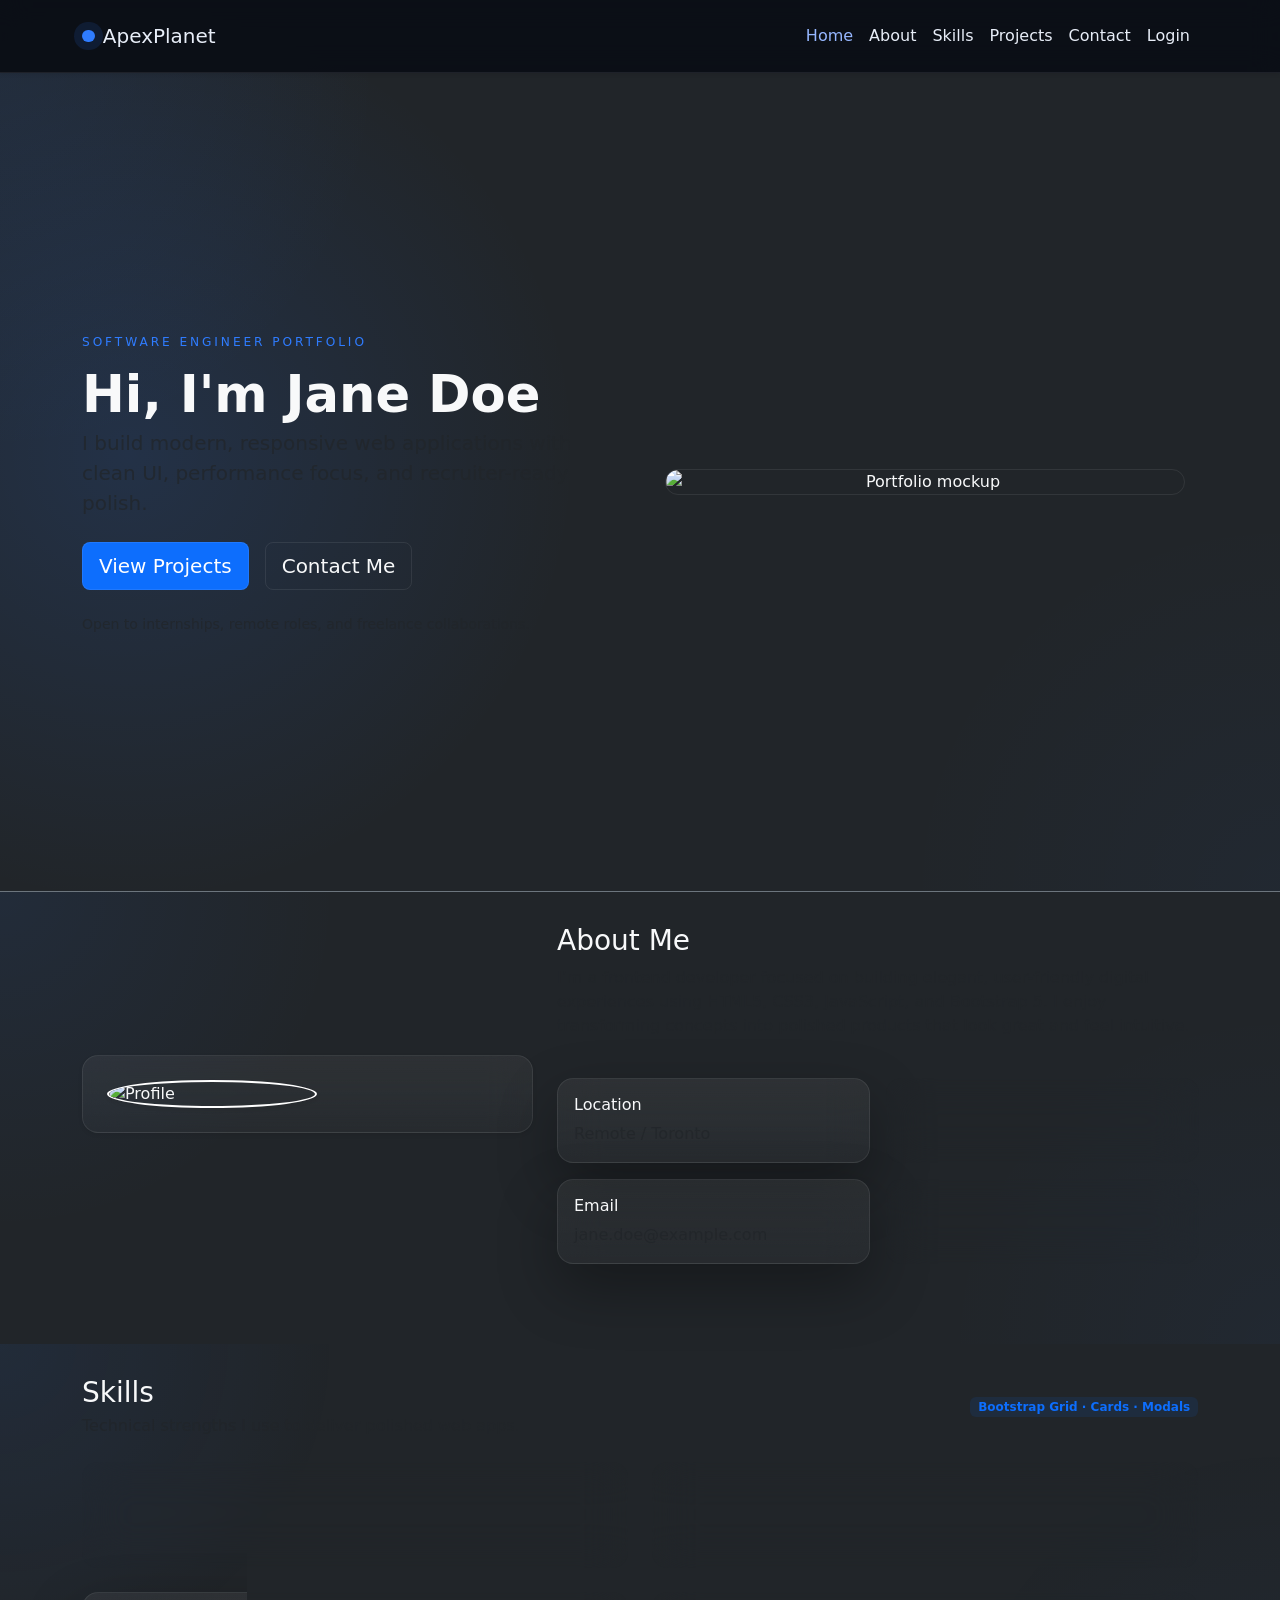
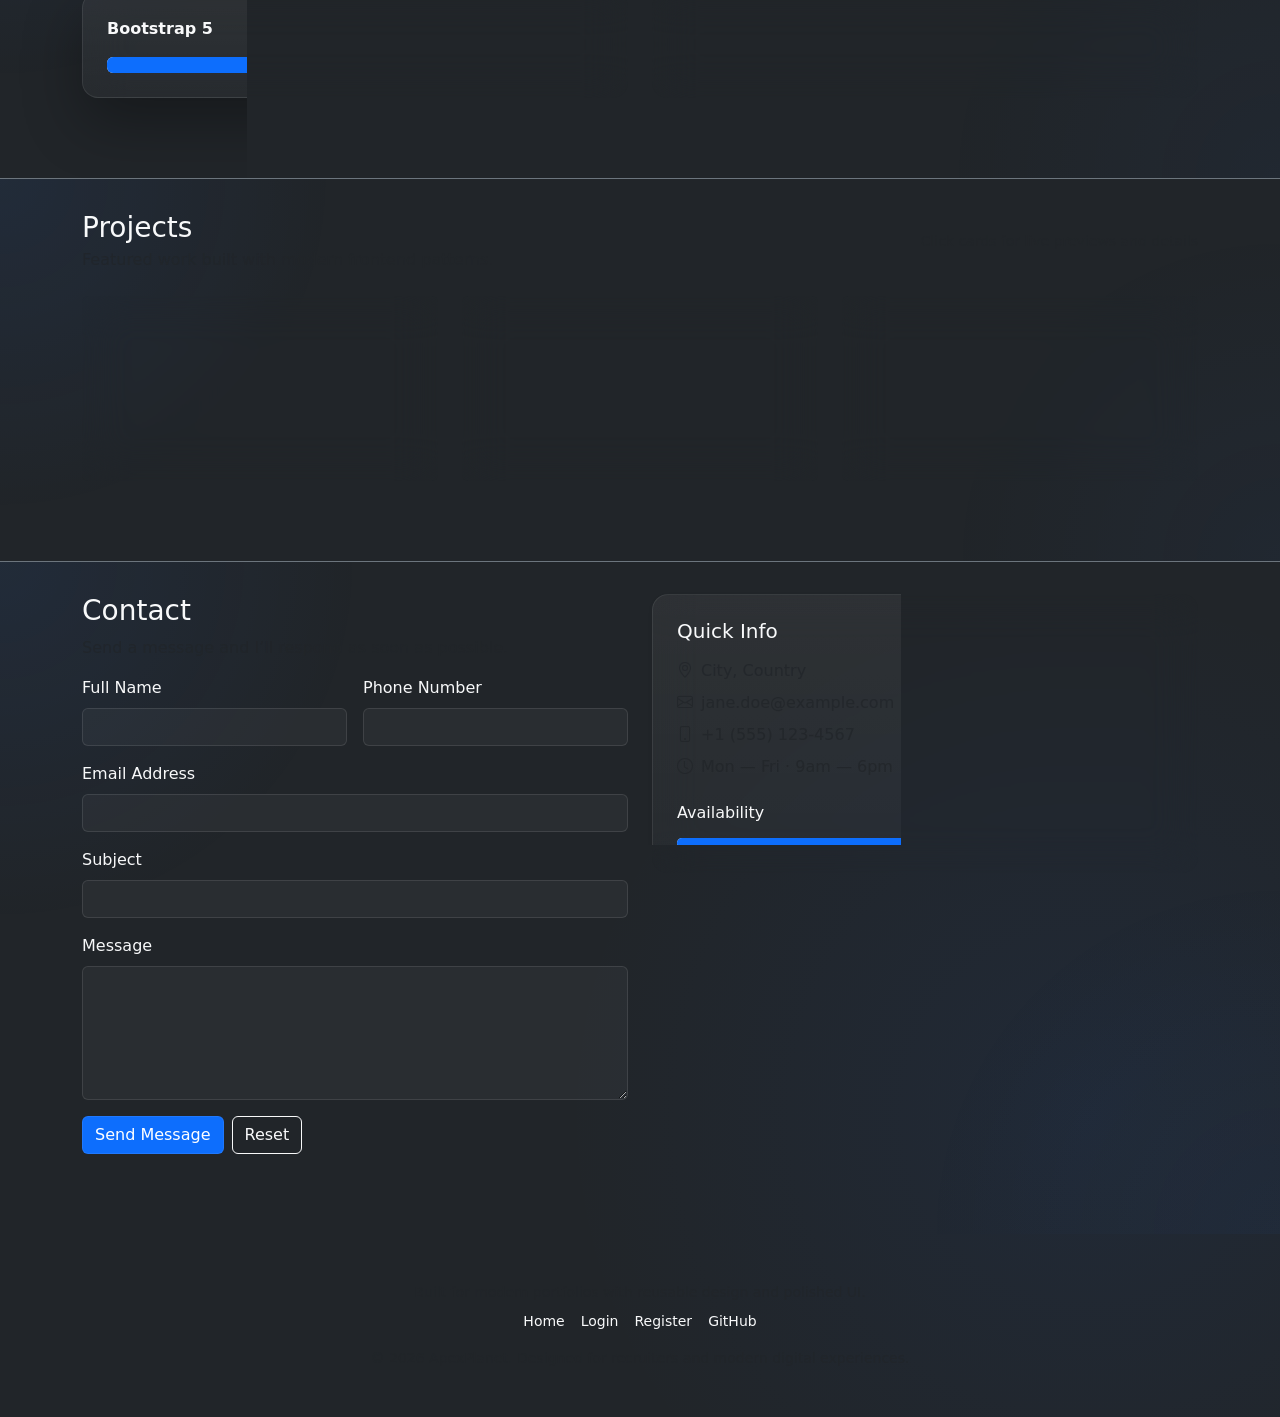
==== commit 14dbf0a3: "Refactored reusable UI components" ====
--- a/index.html
+++ b/index.html
@@ -1,4 +1,4 @@
-<!DOCTYPE html>
+﻿<!DOCTYPE html>
 <html lang="en">
 <head>
   <meta charset="UTF-8" />
@@ -7,37 +7,14 @@
 
   <link href="https://cdn.jsdelivr.net/npm/bootstrap@5.3.3/dist/css/bootstrap.min.css" rel="stylesheet" integrity="sha384-8n8mljMxnsdNRcJ/NeDk9iOM0NJL8x9wV8rcc+K9P9r+koaTML5+pUoRhW11BxqC" crossorigin="anonymous" />
   <link href="https://cdn.jsdelivr.net/npm/bootstrap-icons@1.11.3/font/bootstrap-icons.css" rel="stylesheet" />
-  <link rel="stylesheet" href="style.css" />
+  <link rel="stylesheet" href="css/style.css" />
 </head>
-<body class="bg-dark text-light">
+<body data-page="home" class="bg-dark text-light">
+  <div id="siteNav"></div>
   <div id="scrollProgress" aria-hidden="true"><div id="progressBar"></div></div>
 
-  <header class="sticky-top">
-    <nav class="navbar navbar-expand-lg navbar-dark bg-dark shadow-sm">
-      <div class="container">
-        <a class="navbar-brand d-flex align-items-center" href="#home">
-          <span class="brand-dot me-2"></span>
-          ApexPlanet
-        </a>
-        <button class="navbar-toggler" type="button" data-bs-toggle="collapse" data-bs-target="#navbarNav" aria-controls="navbarNav" aria-expanded="false" aria-label="Toggle navigation">
-          <span class="navbar-toggler-icon"></span>
-        </button>
-
-        <div class="collapse navbar-collapse" id="navbarNav">
-          <ul class="navbar-nav ms-auto align-items-lg-center">
-            <li class="nav-item"><a class="nav-link active" href="#home">Home</a></li>
-            <li class="nav-item"><a class="nav-link" href="#about">About</a></li>
-            <li class="nav-item"><a class="nav-link" href="#skills">Skills</a></li>
-            <li class="nav-item"><a class="nav-link" href="#projects">Projects</a></li>
-            <li class="nav-item"><a class="nav-link" href="#contact">Contact</a></li>
-          </ul>
-        </div>
-      </div>
-    </nav>
-  </header>
-
-  <main>
-    <section id="home" class="hero-section py-5 d-flex align-items-center">
+  <main class="page-shell">
+    <section id="home" class="hero-section section d-flex align-items-center">
       <div class="container">
         <div class="row align-items-center gy-4">
           <div class="col-lg-6">
@@ -51,15 +28,15 @@
             <div class="mt-4 text-muted small reveal delay-3">Open to internships, remote roles, and freelance collaborations.</div>
           </div>
           <div class="col-lg-6 text-center">
-            <div class="hero-visual reveal delay-2 float-item">
-              <img src="images/hero-mockup.png" alt="Portfolio mockup" class="img-fluid rounded-4 shadow-xl" />
-            </div>
-          </div>
-        </div>
-      </div>
-    </section>
-
-    <section id="about" class="py-5 border-top border-secondary">
+            <div class="hero-visual reveal delay-2">
+              <img src="images/hero-mockup.png" alt="Portfolio mockup" class="img-fluid rounded-4" />
+            </div>
+          </div>
+        </div>
+      </div>
+    </section>
+
+    <section id="about" class="section border-top border-secondary">
       <div class="container">
         <div class="row align-items-center gy-4">
           <div class="col-md-5 text-center text-md-start reveal">
@@ -72,25 +49,25 @@
             <p class="text-muted">I’m a frontend developer focused on building elegant, user-friendly digital experiences using HTML5, CSS3, JavaScript, and Bootstrap 5. I enjoy transforming concepts into polished products that look great and feel intuitive.</p>
             <div class="row g-3 mt-4">
               <div class="col-sm-6">
-                <div class="info-card glass-panel p-3 rounded-4">
+                <div class="glass-panel p-3 rounded-4">
                   <h6 class="mb-2">Location</h6>
                   <p class="mb-0 text-muted">Remote / Toronto</p>
                 </div>
               </div>
               <div class="col-sm-6">
-                <div class="info-card glass-panel p-3 rounded-4">
+                <div class="glass-panel p-3 rounded-4">
                   <h6 class="mb-2">Experience</h6>
                   <p class="mb-0 text-muted">2+ years in frontend development</p>
                 </div>
               </div>
               <div class="col-sm-6">
-                <div class="info-card glass-panel p-3 rounded-4">
+                <div class="glass-panel p-3 rounded-4">
                   <h6 class="mb-2">Email</h6>
                   <p class="mb-0 text-muted">jane.doe@example.com</p>
                 </div>
               </div>
               <div class="col-sm-6">
-                <div class="info-card glass-panel p-3 rounded-4">
+                <div class="glass-panel p-3 rounded-4">
                   <h6 class="mb-2">Availability</h6>
                   <p class="mb-0 text-muted">Open for new opportunities</p>
                 </div>
@@ -101,7 +78,7 @@
       </div>
     </section>
 
-    <section id="skills" class="py-5">
+    <section id="skills" class="section">
       <div class="container">
         <div class="d-flex flex-column flex-md-row justify-content-between align-items-start align-items-md-center mb-4 reveal">
           <div>
@@ -113,7 +90,7 @@
 
         <div class="row g-4">
           <div class="col-md-6">
-            <div class="skill-card glass-panel p-4 rounded-4 reveal delay-1">
+            <div class="glass-panel p-4 rounded-4 reveal delay-1">
               <div class="d-flex justify-content-between align-items-center mb-3">
                 <span class="fw-semibold">HTML5 & CSS3</span>
                 <span class="text-muted small">95%</span>
@@ -122,7 +99,7 @@
             </div>
           </div>
           <div class="col-md-6">
-            <div class="skill-card glass-panel p-4 rounded-4 reveal delay-1">
+            <div class="glass-panel p-4 rounded-4 reveal delay-1">
               <div class="d-flex justify-content-between align-items-center mb-3">
                 <span class="fw-semibold">JavaScript (ES6+)</span>
                 <span class="text-muted small">88%</span>
@@ -131,7 +108,7 @@
             </div>
           </div>
           <div class="col-md-6">
-            <div class="skill-card glass-panel p-4 rounded-4 reveal delay-2">
+            <div class="glass-panel p-4 rounded-4 reveal delay-2">
               <div class="d-flex justify-content-between align-items-center mb-3">
                 <span class="fw-semibold">Bootstrap 5</span>
                 <span class="text-muted small">92%</span>
@@ -140,7 +117,7 @@
             </div>
           </div>
           <div class="col-md-6">
-            <div class="skill-card glass-panel p-4 rounded-4 reveal delay-2">
+            <div class="glass-panel p-4 rounded-4 reveal delay-2">
               <div class="d-flex justify-content-between align-items-center mb-3">
                 <span class="fw-semibold">React & Frameworks</span>
                 <span class="text-muted small">75%</span>
@@ -152,7 +129,7 @@
       </div>
     </section>
 
-    <section id="projects" class="py-5 border-top border-secondary">
+    <section id="projects" class="section border-top border-secondary">
       <div class="container">
         <div class="d-flex flex-column flex-md-row justify-content-between align-items-start align-items-md-center mb-4 reveal">
           <div>
@@ -164,7 +141,7 @@
 
         <div class="row g-4">
           <div class="col-md-6 col-lg-4">
-            <article class="card project-card h-100 glass-card border-0 shadow-sm reveal">
+            <article class="card project-card h-100 glass-panel border-0 shadow-sm reveal">
               <img src="images/project1.jpg" class="card-img-top rounded-top" alt="Project 1 screenshot" />
               <div class="card-body">
                 <h5 class="card-title">Portfolio Website</h5>
@@ -178,7 +155,7 @@
           </div>
 
           <div class="col-md-6 col-lg-4">
-            <article class="card project-card h-100 glass-card border-0 shadow-sm reveal delay-1">
+            <article class="card project-card h-100 glass-panel border-0 shadow-sm reveal delay-1">
               <img src="images/project2.jpg" class="card-img-top rounded-top" alt="Project 2 screenshot" />
               <div class="card-body">
                 <h5 class="card-title">Dashboard App</h5>
@@ -192,7 +169,7 @@
           </div>
 
           <div class="col-md-6 col-lg-4">
-            <article class="card project-card h-100 glass-card border-0 shadow-sm reveal delay-2">
+            <article class="card project-card h-100 glass-panel border-0 shadow-sm reveal delay-2">
               <img src="images/project3.jpg" class="card-img-top rounded-top" alt="Project 3 screenshot" />
               <div class="card-body">
                 <h5 class="card-title">E-commerce UI</h5>
@@ -309,7 +286,7 @@
       </div>
     </section>
 
-    <section id="contact" class="py-5 border-top border-secondary">
+    <section id="contact" class="section border-top border-secondary">
       <div class="container">
         <div class="row g-4">
           <div class="col-lg-6 reveal">
@@ -374,18 +351,9 @@
     </section>
   </main>
 
-  <footer class="py-4 border-top border-secondary mt-5">
-    <div class="container d-flex flex-column flex-md-row justify-content-between align-items-center">
-      <p class="mb-2 mb-md-0 text-muted small">© 2026 Jane Doe · Built with Bootstrap 5</p>
-      <div class="d-flex gap-3">
-        <a href="#" class="text-muted"><i class="bi bi-github fs-5"></i></a>
-        <a href="#" class="text-muted"><i class="bi bi-linkedin fs-5"></i></a>
-        <a href="#" class="text-muted"><i class="bi bi-twitter fs-5"></i></a>
-      </div>
-    </div>
-  </footer>
-
-  <script src="https://cdn.jsdelivr.net/npm/bootstrap@5.3.3/dist/js/bootstrap.bundle.min.js" integrity="sha384-ENjdO4Dr2bkBIFxQpeoK18m1NQ5+31N6c3q3up0K8Y5QnN3G5p+E5oz9BS+ZgTnh" crossorigin="anonymous"></script>
-  <script src="script.js"></script>
+  <div id="siteFooter"></div>
+
+  <script src="https://cdn.jsdelivr.net/npm/bootstrap@5.3.3/dist/js/bootstrap.bundle.min.js" integrity="sha384-ENjdO4Dr2bkBIFxQpeoK18m1NQ5+31N6c3q3up0K8Y5QnN3G5p+E5oz9BS+ZgTnh" crossorigin="anonymous" defer></script>
+  <script src="js/components.js" defer></script>
 </body>
-</html>+</html>
--- a/css/style.css
+++ b/css/style.css
@@ -0,0 +1,288 @@
+:root {
+  --bg: #090b10;
+  --surface: rgba(255, 255, 255, 0.06);
+  --surface-strong: rgba(255, 255, 255, 0.1);
+  --surface-contrast: rgba(255, 255, 255, 0.12);
+  --text: #e8eef8;
+  --muted: #9aa6b2;
+  --primary: #2f7cff;
+  --primary-soft: rgba(47, 124, 255, 0.18);
+  --secondary: #54618f;
+  --border: rgba(255, 255, 255, 0.08);
+  --shadow: 0 24px 60px rgba(0, 0, 0, 0.32);
+}
+
+* {
+  box-sizing: border-box;
+}
+
+html {
+  scroll-behavior: smooth;
+}
+
+body {
+  margin: 0;
+  min-height: 100%;
+  color: var(--text);
+  background: radial-gradient(circle at 10% 15%, rgba(47, 124, 255, 0.14), transparent 16%),
+    radial-gradient(circle at 85% 90%, rgba(28, 95, 218, 0.08), transparent 18%),
+    var(--bg);
+  font-family: Inter, system-ui, -apple-system, BlinkMacSystemFont, "Segoe UI", sans-serif;
+}
+
+img {
+  max-width: 100%;
+  display: block;
+}
+
+a {
+  color: inherit;
+}
+
+button,
+input,
+textarea {
+  font: inherit;
+}
+
+.page-shell {
+  position: relative;
+}
+
+.section {
+  position: relative;
+  padding: 3.5rem 0;
+}
+
+.section + .section {
+  padding-top: 2rem;
+}
+
+.section-title {
+  margin-bottom: 1.5rem;
+}
+
+.hero-section {
+  min-height: calc(100vh - 82px);
+  padding-top: 4rem;
+  padding-bottom: 4rem;
+}
+
+.hero-section::before,
+.section::before {
+  content: "";
+  position: absolute;
+  inset: 0;
+  pointer-events: none;
+  background: radial-gradient(circle at top left, rgba(47, 124, 255, 0.08), transparent 25%),
+    radial-gradient(circle at bottom right, rgba(47, 124, 255, 0.04), transparent 25%);
+}
+
+.eyebrow {
+  display: inline-flex;
+  align-items: center;
+  gap: 0.5rem;
+  color: var(--primary);
+  text-transform: uppercase;
+  letter-spacing: 0.24em;
+  font-size: 0.76rem;
+  margin-bottom: 1rem;
+}
+
+.glass-panel,
+.card-surface,
+.form-shell {
+  background: linear-gradient(180deg, rgba(255, 255, 255, 0.06), rgba(255, 255, 255, 0.03));
+  border: 1px solid var(--border);
+  box-shadow: var(--shadow);
+  backdrop-filter: blur(22px);
+  -webkit-backdrop-filter: blur(22px);
+}
+
+.card-surface {
+  transition: transform 0.28s ease, box-shadow 0.28s ease, border-color 0.28s ease;
+}
+
+.card-surface:hover {
+  transform: translateY(-6px);
+  box-shadow: 0 34px 80px rgba(0, 0, 0, 0.38);
+  border-color: rgba(47, 124, 255, 0.2);
+}
+
+.hero-visual {
+  max-width: 520px;
+  margin: 0 auto;
+  animation: floatY 7s ease-in-out infinite;
+}
+
+.hero-visual img {
+  border-radius: 1.5rem;
+  border: 1px solid rgba(255, 255, 255, 0.08);
+}
+
+.scroll-indicator {
+  position: fixed;
+  inset: 0 0 auto 0;
+  height: 5px;
+  z-index: 1100;
+  background: rgba(255, 255, 255, 0.05);
+}
+
+.scroll-indicator > div {
+  height: 100%;
+  width: 0;
+  background: linear-gradient(90deg, var(--primary), #75a7ff);
+  transition: width 0.14s ease;
+}
+
+.animated-btn {
+  position: relative;
+  overflow: hidden;
+  border: 1px solid rgba(255, 255, 255, 0.08);
+  transition: transform 0.25s ease, box-shadow 0.25s ease;
+}
+
+.animated-btn::after {
+  content: "";
+  position: absolute;
+  inset: 0;
+  background: linear-gradient(90deg, rgba(255, 255, 255, 0.08), transparent);
+  transform: translateX(-100%);
+  transition: transform 0.45s ease;
+}
+
+.brand-dot {
+  width: 0.8rem;
+  height: 0.8rem;
+  border-radius: 50%;
+  background: var(--primary);
+  box-shadow: 0 0 0 8px rgba(47, 124, 255, 0.12);
+}
+
+.auth-panel {
+  background: rgba(255, 255, 255, 0.06);
+  border: 1px solid rgba(255, 255, 255, 0.08);
+}
+
+.shadow-xl {
+  box-shadow: 0 30px 90px rgba(0, 0, 0, 0.35) !important;
+}
+
+.glass-card {
+  background: rgba(255, 255, 255, 0.05);
+}
+
+.animated-btn:hover {
+  transform: translateY(-2px);
+  box-shadow: 0 18px 40px rgba(47, 124, 255, 0.2);
+}
+
+.animated-btn:hover::after {
+  transform: translateX(0);
+}
+
+.form-control-dark {
+  background: rgba(255, 255, 255, 0.04);
+  border: 1px solid rgba(255, 255, 255, 0.1);
+  color: var(--text);
+  transition: border-color 0.25s ease, box-shadow 0.25s ease;
+}
+
+.form-control-dark:focus {
+  outline: none;
+  border-color: rgba(47, 124, 255, 0.65);
+  box-shadow: 0 0 0 0.25rem rgba(47, 124, 255, 0.16);
+}
+
+.password-toggle {
+  position: absolute;
+  top: 50%;
+  right: 1rem;
+  transform: translateY(-50%);
+  color: var(--muted);
+}
+
+.password-toggle:hover {
+  color: var(--primary);
+}
+
+.reveal {
+  opacity: 0;
+  transform: translateY(24px);
+  transition: opacity 0.75s ease, transform 0.75s ease;
+}
+
+.reveal.visible {
+  opacity: 1;
+  transform: translateY(0);
+}
+
+.reveal.delay-1 {
+  transition-delay: 0.12s;
+}
+
+.reveal.delay-2 {
+  transition-delay: 0.24s;
+}
+
+.reveal.delay-3 {
+  transition-delay: 0.36s;
+}
+
+.navbar {
+  background: rgba(10, 14, 21, 0.92);
+  border-bottom: 1px solid rgba(255, 255, 255, 0.08);
+  backdrop-filter: blur(14px);
+}
+
+.navbar-brand,
+.navbar-nav .nav-link {
+  color: var(--text) !important;
+}
+
+.navbar-nav .nav-link:hover,
+.navbar-nav .nav-link.active {
+  color: #96b7ff !important;
+}
+
+.hero-section h1 {
+  font-size: clamp(2.4rem, 4vw, 4rem);
+  line-height: 1.02;
+}
+
+@keyframes floatY {
+  0%,
+  100% {
+    transform: translateY(0);
+  }
+  50% {
+    transform: translateY(-10px);
+  }
+}
+
+@media (min-width: 768px) {
+  .section {
+    padding: 5rem 0;
+  }
+}
+
+@media (max-width: 991.98px) {
+  .hero-section {
+    padding-top: 3rem;
+    padding-bottom: 3rem;
+  }
+}
+
+@media (max-width: 575.98px) {
+  .section {
+    padding: 2.5rem 0;
+  }
+
+  .hero-section {
+    min-height: auto;
+  }
+
+  .password-toggle {
+    right: 0.75rem;
+  }
+}
